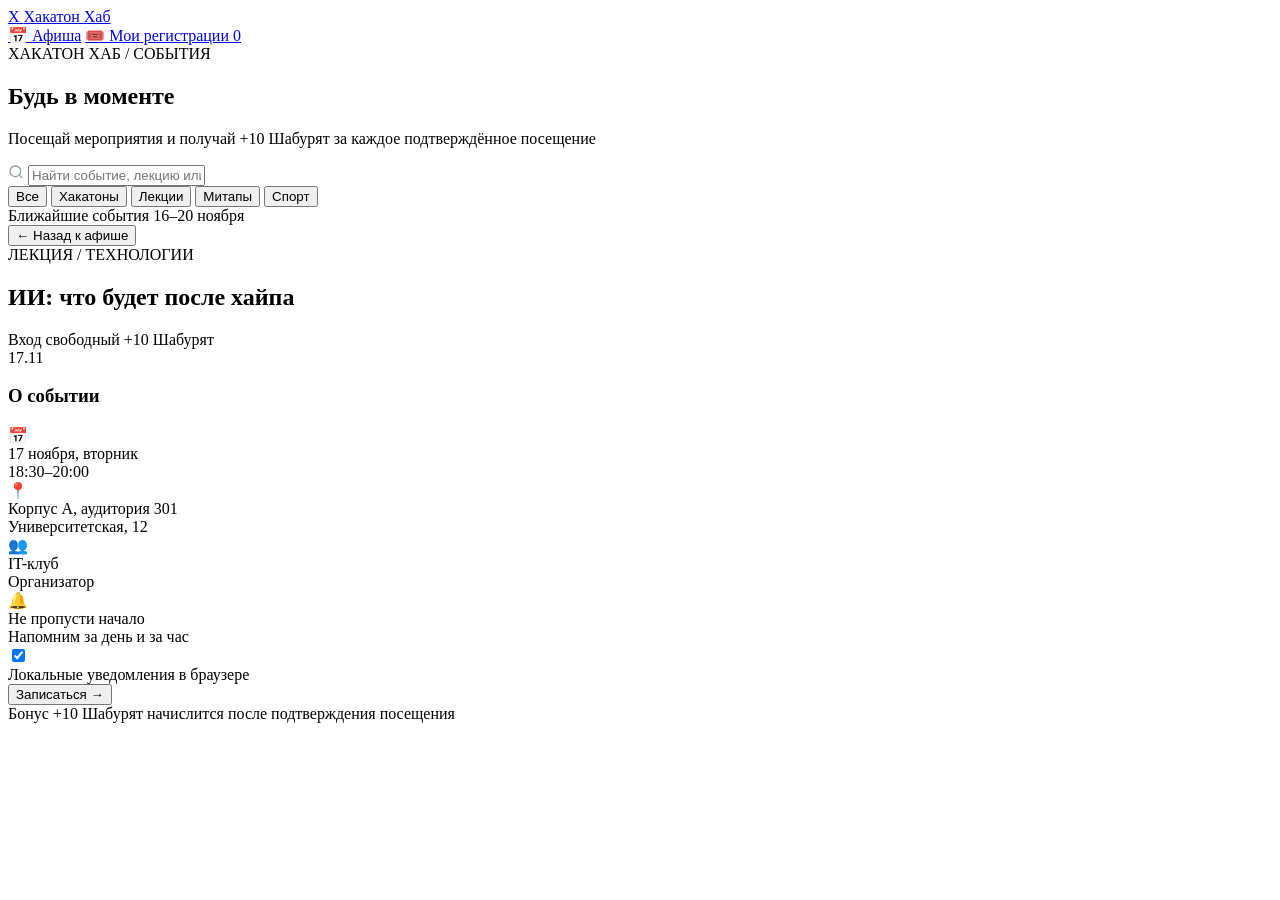
==== index.html @ 43eb5a67 "Update index.html Обновление" ====
<!DOCTYPE html>
<html lang="ru">
<head>
  <meta charset="UTF-8" />
  <meta name="viewport" content="width=device-width, initial-scale=1.0" />
  <title>Хакатон Хаб — Афиша мероприятий</title>
  <link rel="stylesheet" href="style.css" />
</head>
<body>

  <!-- Верхняя навигационная панель -->
  <header class="topbar">
    <div class="container topbar-inner">
      <a href="index.html" class="brand" id="brand-logo">
        <span class="brand-badge">Х</span>
        <span class="brand-name">Хакатон Хаб</span>
      </a>

      <nav class="nav-tabs">
        <a href="index.html" class="tab-item active">📅 Афиша</a>
        <a href="registrations.html" class="tab-item">
          🎟️ Мои регистрации
          <span class="nav-counter" id="nav-reg-count">0</span>
        </a>
      </nav>

      <!-- Блок аккаунта и баланса Шабурят -->
      <div class="user-panel" id="user-panel"></div>
    </div>
  </header>

  <main class="container main-wrapper">

    <!-- ЭКРАН 1: АФИША -->
    <section id="view-feed" class="screen-content active">
      <div class="page-header">
        <div>
          <div class="eyebrow">ХАКАТОН ХАБ / СОБЫТИЯ</div>
          <h1 class="page-title">Будь в моменте</h1>
          <p class="page-subtitle">Посещай мероприятия и получай +10 Шабурят за каждое подтверждённое посещение</p>
        </div>
      </div>

      <div class="controls-bar">
        <div class="search-box">
          <svg width="16" height="16" fill="none" stroke="#8f9bb3" stroke-width="2" viewBox="0 0 24 24">
            <circle cx="11" cy="11" r="8"></circle>
            <path d="m21 21-4.3-4.3"></path>
          </svg>
          <input type="text" id="search-input" placeholder="Найти событие, лекцию или организатора..." />
        </div>

        <div class="chips-row" id="category-chips">
          <button class="chip active" data-category="all">Все</button>
          <button class="chip" data-category="Хакатон">Хакатоны</button>
          <button class="chip" data-category="Лекция">Лекции</button>
          <button class="chip" data-category="Митап">Митапы</button>
          <button class="chip" data-category="Спорт">Спорт</button>
        </div>
      </div>

      <div class="section-header">
        <span class="section-title">Ближайшие события</span>
        <span class="section-meta">16–20 ноября</span>
      </div>

      <div id="events-list" class="events-grid"></div>
    </section>

    <!-- ЭКРАН 2: ДЕТАЛИ СОБЫТИЯ -->
    <section id="view-details" class="screen-content">
      <div class="nav-header">
        <button class="back-btn" id="btn-back">← Назад к афише</button>
      </div>

      <div class="details-layout">
        <div class="details-main">
          <div class="hero-banner" id="detail-banner">
            <div class="hero-tag" id="detail-tag">ЛЕКЦИЯ / ТЕХНОЛОГИИ</div>
            <h1 class="hero-title" id="detail-title">ИИ: что будет после хайпа</h1>
            <div class="hero-bottom">
              <div class="hero-badges">
                <span class="badge-free" id="detail-entry">Вход свободный</span>
                <span class="badge-bonus">+10 Шабурят</span>
              </div>
              <span class="hero-date" id="detail-short-date">17.11</span>
            </div>
          </div>

          <div class="about-block">
            <h3>О событии</h3>
            <p id="detail-description"></p>
          </div>
        </div>

        <aside class="details-sidebar">
          <div class="info-card">
            <div class="info-list">
              <div class="info-row">
                <div class="info-icon">📅</div>
                <div>
                  <div class="info-main" id="detail-date">17 ноября, вторник</div>
                  <div class="info-sub" id="detail-time">18:30–20:00</div>
                </div>
              </div>
              <div class="info-row">
                <div class="info-icon">📍</div>
                <div>
                  <div class="info-main" id="detail-location">Корпус А, аудитория 301</div>
                  <div class="info-sub" id="detail-address">Университетская, 12</div>
                </div>
              </div>
              <div class="info-row">
                <div class="info-icon">👥</div>
                <div>
                  <div class="info-main" id="detail-organizer">IT-клуб</div>
                  <div class="info-sub">Организатор</div>
                </div>
              </div>
            </div>

            <div class="reminder-card">
              <div class="reminder-top">
                <div class="reminder-left">
                  <span>🔔</span>
                  <div>
                    <div class="reminder-title">Не пропусти начало</div>
                    <div class="reminder-sub">Напомним за день и за час</div>
                  </div>
                </div>
                <label class="switch">
                  <input type="checkbox" id="detail-reminder-toggle" checked />
                  <span class="slider"></span>
                </label>
              </div>
              <div class="reminder-note" id="reminder-status-text">Локальные уведомления в браузере</div>
            </div>

            <button class="btn-cta" id="detail-cta-btn">
              <span id="detail-cta-text">Записаться</span>
              <span class="arrow" id="detail-cta-arrow">→</span>
            </button>
            <div class="cta-caption" id="detail-cta-caption">Бонус +10 Шабурят начислится после подтверждения посещения</div>
          </div>
        </aside>
      </div>
    </section>
  </main>
  <div class="toast" id="toast"></div>
  <script src="script.js"></script>
</body>
</html>
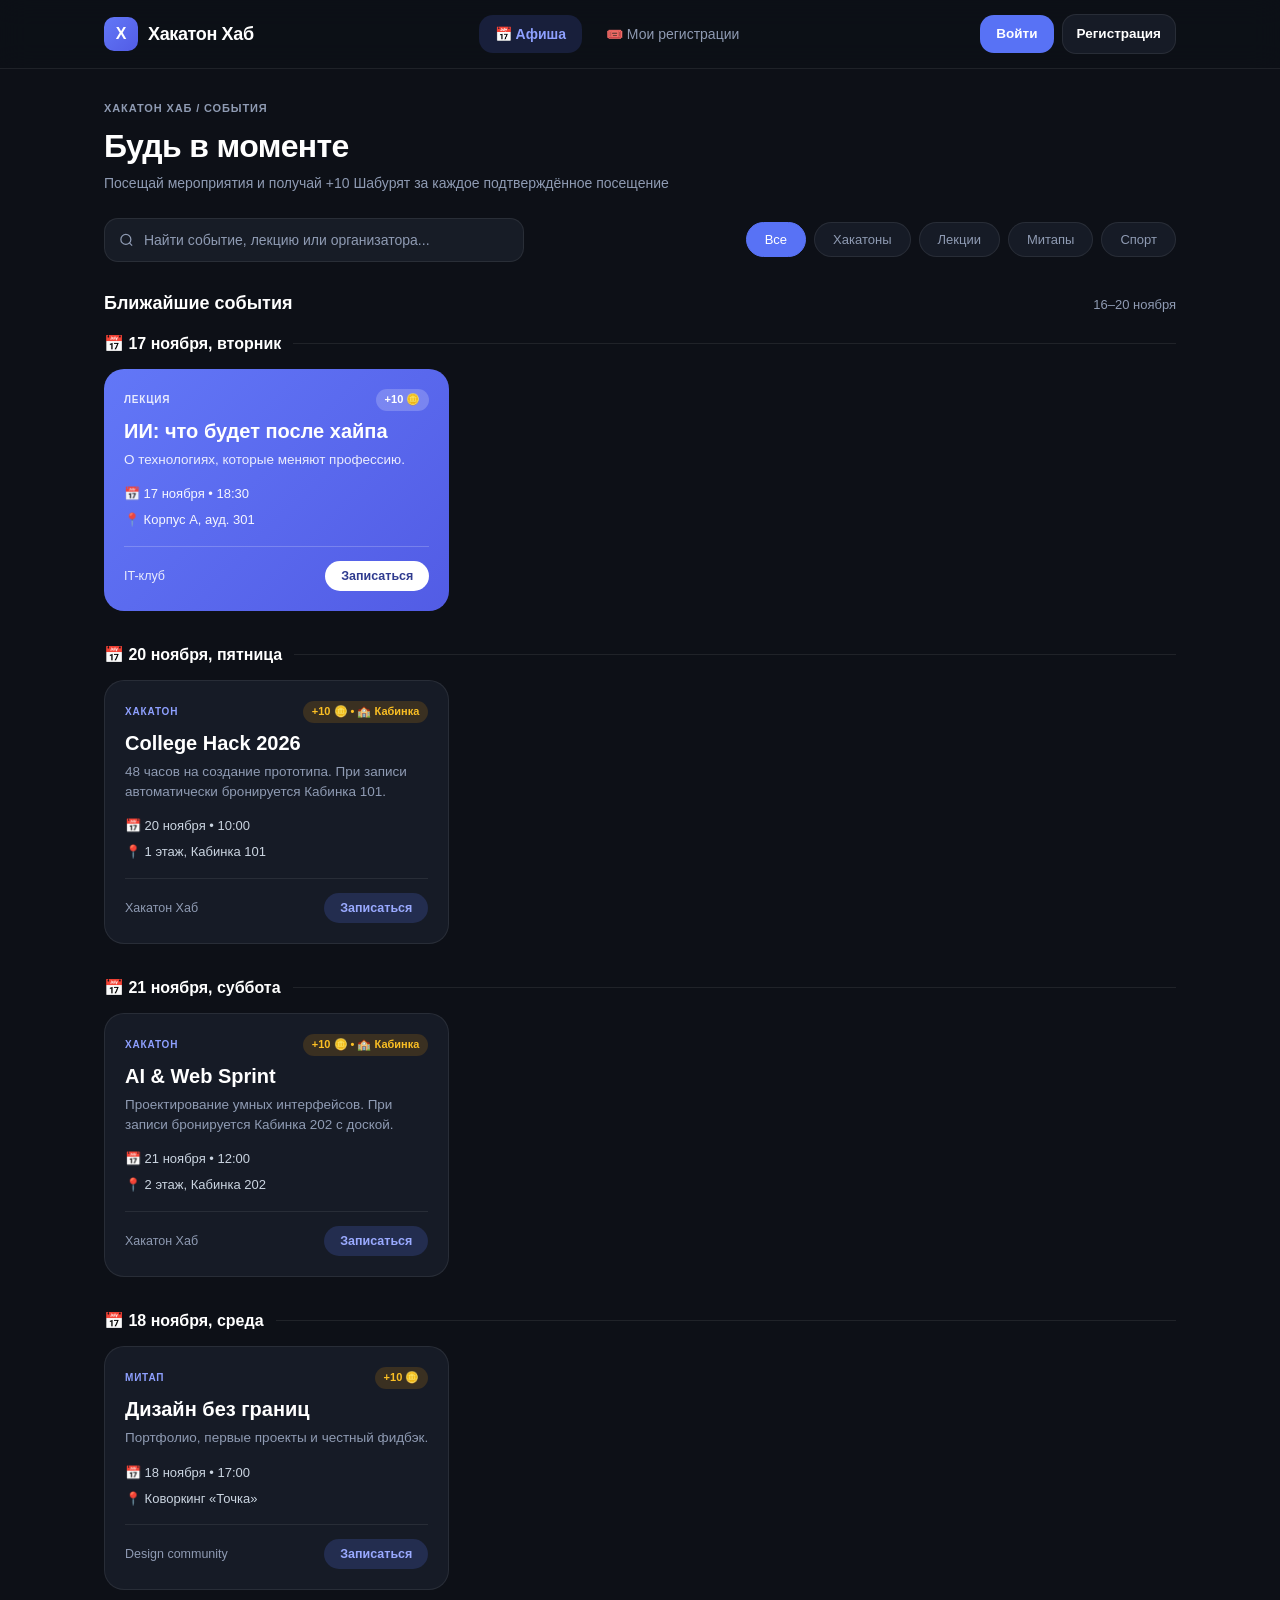
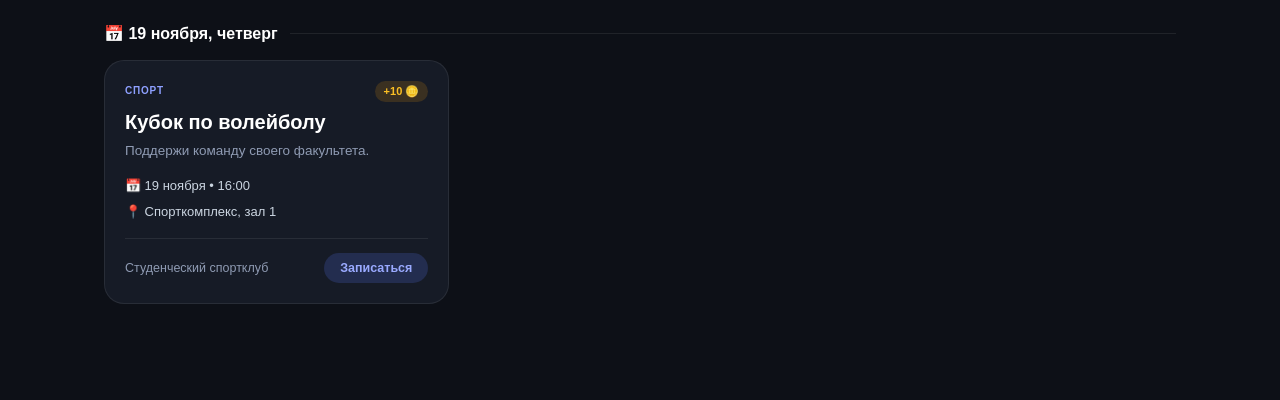
==== commit 4ef52bb1: "Update index.html" ====
--- a/index.html
+++ b/index.html
@@ -153,3 +153,6 @@
 
 
 
+
+
+
--- a/style.css
+++ b/style.css
@@ -0,0 +1,1365 @@
+:root {
+  --bg-app: #0d1017;
+  --bg-surface: #161b26;
+  --bg-surface-hover: #1e2534;
+  --bg-input: #171c26;
+  --border-subtle: rgba(255, 255, 255, 0.08);
+  --text-primary: #ffffff;
+  --text-secondary: #8f9bb3;
+  --text-muted: #5c6880;
+  --accent-blue: #5872f5;
+  --accent-blue-hover: #4760e0;
+  --accent-gradient: linear-gradient(135deg, #6277f7 0%, #525ce5 100%);
+  --accent-purple-text: #8ea0ff;
+  --bonus-bg: rgba(245, 158, 11, 0.16);
+  --bonus-text: #fbbf24;
+  --bonus-border: rgba(245, 158, 11, 0.35);
+  --success-bg: rgba(34, 197, 94, 0.14);
+  --success-text: #4ade80;
+  --danger-text: #f87171;
+  --radius-xl: 24px;
+  --radius-lg: 20px;
+  --radius-md: 14px;
+  --radius-pill: 999px;
+  --font-main: -apple-system, BlinkMacSystemFont, "SF Pro Display", "Segoe UI", Roboto, Inter, sans-serif;
+}
+
+* {
+  box-sizing: border-box;
+  margin: 0;
+  padding: 0;
+  -webkit-tap-highlight-color: transparent;
+}
+
+body {
+  background-color: var(--bg-app);
+  color: var(--text-primary);
+  font-family: var(--font-main);
+  min-height: 100vh;
+  line-height: 1.45;
+}
+
+.container {
+  max-width: 1120px;
+  margin: 0 auto;
+  padding: 0 24px;
+}
+
+.topbar {
+  position: sticky;
+  top: 0;
+  z-index: 50;
+  background-color: rgba(13, 16, 23, 0.94);
+  backdrop-filter: blur(14px);
+  border-bottom: 1px solid var(--border-subtle);
+  padding-top: env(safe-area-inset-top, 0px);
+}
+
+.topbar-inner {
+  min-height: 68px;
+  display: flex;
+  align-items: center;
+  justify-content: space-between;
+  gap: 16px;
+  flex-wrap: wrap;
+  padding-top: 8px;
+  padding-bottom: 8px;
+}
+
+.brand {
+  display: flex;
+  align-items: center;
+  gap: 10px;
+  text-decoration: none;
+  color: var(--text-primary);
+}
+
+.brand-badge {
+  width: 34px;
+  height: 34px;
+  border-radius: 10px;
+  background: var(--accent-gradient);
+  display: flex;
+  align-items: center;
+  justify-content: center;
+  font-weight: 800;
+  font-size: 16px;
+  color: #ffffff;
+}
+
+.brand-name {
+  font-size: 18px;
+  font-weight: 700;
+  letter-spacing: -0.02em;
+}
+
+.nav-tabs {
+  display: flex;
+  gap: 8px;
+}
+
+.tab-item {
+  display: flex;
+  align-items: center;
+  gap: 8px;
+  padding: 9px 16px;
+  border-radius: var(--radius-md);
+  text-decoration: none;
+  font-size: 14px;
+  font-weight: 500;
+  color: var(--text-secondary);
+  transition: 0.2s;
+}
+
+.tab-item:hover {
+  color: var(--text-primary);
+  background-color: rgba(255, 255, 255, 0.04);
+}
+
+.tab-item.active {
+  background-color: rgba(88, 114, 245, 0.16);
+  color: var(--accent-purple-text);
+  font-weight: 600;
+}
+
+.nav-counter {
+  background-color: var(--accent-blue);
+  color: #ffffff;
+  font-size: 11px;
+  font-weight: 700;
+  padding: 2px 7px;
+  border-radius: var(--radius-pill);
+}
+
+/* Панель пользователя и баланса в шапке */
+.user-panel {
+  display: flex;
+  align-items: center;
+  gap: 10px;
+}
+
+.btn-login-nav {
+  background-color: var(--accent-blue);
+  color: #ffffff;
+  border: none;
+  border-radius: var(--radius-md);
+  padding: 9px 16px;
+  font-size: 13.5px;
+  font-weight: 600;
+  cursor: pointer;
+  transition: 0.2s;
+}
+
+.btn-login-nav:hover {
+  background-color: var(--accent-blue-hover);
+}
+
+.bonus-pill {
+  display: flex;
+  align-items: center;
+  gap: 6px;
+  background-color: var(--bonus-bg);
+  border: 1px solid var(--bonus-border);
+  color: var(--bonus-text);
+  padding: 7px 13px;
+  border-radius: var(--radius-pill);
+  font-size: 13px;
+  font-weight: 700;
+  cursor: pointer;
+  transition: 0.2s;
+}
+
+.bonus-pill:hover {
+  filter: brightness(1.1);
+}
+
+.user-chip {
+  display: flex;
+  align-items: center;
+  gap: 8px;
+  background-color: var(--bg-surface);
+  border: 1px solid var(--border-subtle);
+  padding: 6px 12px;
+  border-radius: var(--radius-pill);
+  font-size: 13px;
+}
+
+.user-name-text {
+  font-weight: 600;
+  color: var(--text-primary);
+}
+
+.btn-logout {
+  background: none;
+  border: none;
+  color: var(--text-secondary);
+  font-size: 12px;
+  cursor: pointer;
+  padding-left: 6px;
+  border-left: 1px solid var(--border-subtle);
+}
+
+.btn-logout:hover {
+  color: var(--danger-text);
+}
+
+/* Основная область */
+.main-wrapper {
+  padding-top: 32px;
+  padding-bottom: 64px;
+}
+
+.screen-content {
+  display: none;
+  animation: fadeIn 0.2s ease;
+}
+
+.screen-content.active {
+  display: block;
+}
+
+@keyframes fadeIn {
+  from { opacity: 0; transform: translateY(6px); }
+  to { opacity: 1; transform: translateY(0); }
+}
+
+.page-header {
+  display: flex;
+  justify-content: space-between;
+  align-items: flex-end;
+  flex-wrap: wrap;
+  gap: 16px;
+  margin-bottom: 24px;
+}
+
+.eyebrow {
+  font-size: 11px;
+  font-weight: 700;
+  letter-spacing: 0.08em;
+  text-transform: uppercase;
+  color: var(--text-secondary);
+  margin-bottom: 6px;
+}
+
+.page-title {
+  font-size: 32px;
+  font-weight: 700;
+  letter-spacing: -0.02em;
+  margin-bottom: 4px;
+}
+
+.page-subtitle {
+  font-size: 14px;
+  color: var(--text-secondary);
+}
+
+.controls-bar {
+  display: flex;
+  justify-content: space-between;
+  align-items: center;
+  flex-wrap: wrap;
+  gap: 16px;
+  margin-bottom: 28px;
+}
+
+.search-box {
+  background-color: var(--bg-input);
+  border: 1px solid var(--border-subtle);
+  border-radius: var(--radius-md);
+  height: 44px;
+  padding: 0 14px;
+  display: flex;
+  align-items: center;
+  gap: 10px;
+  flex: 1;
+  min-width: 260px;
+  max-width: 420px;
+}
+
+.search-box input {
+  background: none;
+  border: none;
+  outline: none;
+  color: var(--text-primary);
+  font-size: 14px;
+  width: 100%;
+}
+
+.search-box input::placeholder {
+  color: var(--text-secondary);
+}
+
+.chips-row {
+  display: flex;
+  gap: 8px;
+  flex-wrap: wrap;
+}
+
+.chip {
+  padding: 9px 18px;
+  border-radius: var(--radius-pill);
+  background-color: var(--bg-surface);
+  border: 1px solid var(--border-subtle);
+  color: var(--text-secondary);
+  font-size: 13px;
+  font-weight: 500;
+  cursor: pointer;
+  transition: 0.2s;
+}
+
+.chip:hover {
+  border-color: rgba(255, 255, 255, 0.2);
+  color: var(--text-primary);
+}
+
+.chip.active {
+  background-color: var(--accent-blue);
+  color: #ffffff;
+  border-color: var(--accent-blue);
+}
+
+.section-header {
+  display: flex;
+  justify-content: space-between;
+  align-items: baseline;
+  margin-bottom: 16px;
+}
+
+.section-title {
+  font-size: 18px;
+  font-weight: 600;
+}
+
+.section-meta {
+  font-size: 13px;
+  color: var(--text-secondary);
+}
+
+.events-grid {
+  display: grid;
+  grid-template-columns: repeat(auto-fill, minmax(320px, 1fr));
+  gap: 18px;
+}
+
+.event-card {
+  background-color: var(--bg-surface);
+  border: 1px solid var(--border-subtle);
+  border-radius: var(--radius-lg);
+  padding: 20px;
+  display: flex;
+  flex-direction: column;
+  justify-content: space-between;
+  cursor: pointer;
+  transition: transform 0.18s ease, background-color 0.2s, border-color 0.2s;
+}
+
+.event-card:hover {
+  transform: translateY(-3px);
+  background-color: var(--bg-surface-hover);
+  border-color: rgba(255, 255, 255, 0.16);
+}
+
+.event-card.featured {
+  background: var(--accent-gradient);
+  border: none;
+}
+
+.event-card.featured:hover {
+  filter: brightness(1.04);
+}
+
+.card-top-row {
+  display: flex;
+  justify-content: space-between;
+  align-items: center;
+  margin-bottom: 8px;
+}
+
+.card-tag {
+  font-size: 10px;
+  font-weight: 700;
+  letter-spacing: 0.08em;
+  text-transform: uppercase;
+  color: var(--accent-purple-text);
+  display: inline-block;
+}
+
+.event-card.featured .card-tag {
+  color: rgba(255, 255, 255, 0.85);
+}
+
+.card-bonus-badge {
+  font-size: 11px;
+  font-weight: 700;
+  color: var(--bonus-text);
+  background-color: var(--bonus-bg);
+  padding: 3px 9px;
+  border-radius: var(--radius-pill);
+}
+
+.event-card.featured .card-bonus-badge {
+  background-color: rgba(255, 255, 255, 0.2);
+  color: #ffffff;
+}
+
+.card-title {
+  font-size: 20px;
+  font-weight: 700;
+  line-height: 1.25;
+  margin-bottom: 6px;
+}
+
+.card-desc {
+  font-size: 13.5px;
+  color: var(--text-secondary);
+  margin-bottom: 16px;
+  line-height: 1.45;
+}
+
+.event-card.featured .card-desc {
+  color: rgba(255, 255, 255, 0.88);
+}
+
+.card-meta-list {
+  display: flex;
+  flex-direction: column;
+  gap: 7px;
+  margin-bottom: 16px;
+}
+
+.card-meta-list.compact {
+  margin-bottom: 10px;
+}
+
+.meta-item {
+  display: flex;
+  align-items: center;
+  gap: 8px;
+  font-size: 13px;
+  color: #cbd5e1;
+}
+
+.event-card.featured .meta-item {
+  color: rgba(255, 255, 255, 0.94);
+}
+
+.card-footer {
+  display: flex;
+  justify-content: space-between;
+  align-items: center;
+  padding-top: 14px;
+  border-top: 1px solid rgba(255, 255, 255, 0.08);
+  margin-top: auto;
+}
+
+.event-card.featured .card-footer {
+  border-top-color: rgba(255, 255, 255, 0.2);
+}
+
+.organizer {
+  font-size: 12.5px;
+  color: var(--text-secondary);
+}
+
+.reg-organizer {
+  margin-bottom: 12px;
+}
+
+.event-card.featured .organizer {
+  color: rgba(255, 255, 255, 0.88);
+}
+
+.btn-card {
+  padding: 8px 16px;
+  border-radius: var(--radius-pill);
+  font-size: 12.5px;
+  font-weight: 600;
+  border: none;
+  cursor: pointer;
+  transition: 0.2s;
+}
+
+.btn-card-light {
+  background-color: #ffffff;
+  color: #2f3b8f;
+}
+
+.btn-card-primary {
+  background-color: rgba(88, 114, 245, 0.2);
+  color: #9aaaff;
+}
+
+.btn-card-registered {
+  background-color: var(--success-bg);
+  color: var(--success-text);
+}
+
+.btn-confirm-visit {
+  width: 100%;
+  margin-top: 10px;
+  padding: 9px 14px;
+  border-radius: var(--radius-md);
+  background-color: var(--bonus-bg);
+  border: 1px solid var(--bonus-border);
+  color: var(--bonus-text);
+  font-size: 12.5px;
+  font-weight: 600;
+  cursor: pointer;
+  transition: 0.2s;
+}
+
+.btn-confirm-visit:hover {
+  filter: brightness(1.12);
+}
+
+.btn-confirm-visit.done {
+  background-color: var(--success-bg);
+  border-color: rgba(74, 222, 128, 0.3);
+  color: var(--success-text);
+  cursor: default;
+}
+
+/* Детали события */
+.nav-header {
+  margin-bottom: 20px;
+}
+
+.back-btn {
+  background: var(--bg-surface);
+  border: 1px solid var(--border-subtle);
+  border-radius: var(--radius-md);
+  padding: 9px 16px;
+  color: var(--text-primary);
+  cursor: pointer;
+  font-size: 13.5px;
+  font-weight: 500;
+  transition: 0.2s;
+}
+
+.back-btn:hover {
+  background-color: var(--bg-surface-hover);
+}
+
+.details-layout {
+  display: grid;
+grid-template-columns: 1.4fr 1fr;
+gap: 28px;
+align-items: start;
+}
+.hero-banner {
+background: var(--accent-gradient);
+border-radius: var(--radius-xl);
+padding: 28px;
+margin-bottom: 24px;
+}
+.hero-tag {
+font-size: 11px;
+font-weight: 700;
+letter-spacing: 0.08em;
+text-transform: uppercase;
+color: rgba(255, 255, 255, 0.85);
+margin-bottom: 12px;
+}
+.hero-title {
+font-size: 32px;
+font-weight: 700;
+line-height: 1.2;
+margin-bottom: 28px;
+}
+.hero-bottom {
+display: flex;
+justify-content: space-between;
+align-items: center;
+flex-wrap: wrap;
+gap: 12px;
+}
+.hero-badges {
+display: flex;
+gap: 8px;
+flex-wrap: wrap;
+}
+.badge-free,
+.badge-bonus {
+background: rgba(255, 255, 255, 0.18);
+padding: 7px 14px;
+border-radius: var(--radius-pill);
+font-size: 13px;
+font-weight: 600;
+}
+.hero-date {
+font-size: 24px;
+font-weight: 700;
+}
+.about-block {
+background-color: var(--bg-surface);
+border: 1px solid var(--border-subtle);
+border-radius: var(--radius-lg);
+padding: 24px;
+}
+.about-block h3 {
+font-size: 18px;
+font-weight: 600;
+margin-bottom: 10px;
+}
+.about-block p {
+font-size: 14.5px;
+line-height: 1.6;
+color: #cbd5e1;
+}
+.info-card {
+background-color: var(--bg-surface);
+border: 1px solid var(--border-subtle);
+border-radius: var(--radius-xl);
+padding: 24px;
+}
+.info-list {
+display: flex;
+flex-direction: column;
+gap: 16px;
+margin-bottom: 24px;
+}
+.info-row {
+display: flex;
+align-items: flex-start;
+gap: 12px;
+}
+.info-icon {
+width: 38px;
+height: 38px;
+border-radius: 11px;
+background-color: var(--bg-app);
+display: flex;
+align-items: center;
+justify-content: center;
+color: var(--accent-purple-text);
+flex-shrink: 0;
+}
+.info-main {
+font-size: 14.5px;
+font-weight: 600;
+margin-bottom: 2px;
+}
+.info-sub {
+font-size: 12.5px;
+color: var(--text-secondary);
+}
+.reminder-card {
+background-color: var(--bg-app);
+border: 1px solid var(--border-subtle);
+border-radius: var(--radius-md);
+padding: 14px;
+margin-bottom: 20px;
+}
+.reminder-top {
+display: flex;
+align-items: center;
+justify-content: space-between;
+padding-bottom: 10px;
+border-bottom: 1px solid var(--border-subtle);
+margin-bottom: 8px;
+}
+.reminder-left {
+display: flex;
+align-items: center;
+gap: 10px;
+}
+.reminder-title {
+font-size: 13.5px;
+font-weight: 600;
+}
+.reminder-sub {
+font-size: 11.5px;
+color: var(--text-secondary);
+}
+.reminder-note {
+font-size: 11px;
+color: var(--text-muted);
+}
+.switch {
+position: relative;
+display: inline-block;
+width: 44px;
+height: 24px;
+}
+.switch input {
+opacity: 0;
+width: 0;
+height: 0;
+}
+.slider {
+position: absolute;
+cursor: pointer;
+inset: 0;
+background-color: #2c3446;
+border-radius: 34px;
+transition: 0.3s;
+}
+.slider:before {
+position: absolute;
+content: "";
+height: 18px;
+width: 18px;
+left: 3px;
+bottom: 3px;
+background-color: white;
+border-radius: 50%;
+transition: 0.3s;
+}
+input:checked + .slider {
+background-color: var(--accent-blue);
+}
+input:checked + .slider:before {
+transform: translateX(20px);
+}
+.btn-cta {
+width: 100%;
+height: 52px;
+border-radius: var(--radius-md);
+background-color: var(--accent-blue);
+color: #ffffff;
+font-size: 15px;
+font-weight: 600;
+border: none;
+display: flex;
+align-items: center;
+justify-content: center;
+position: relative;
+cursor: pointer;
+margin-bottom: 10px;
+transition: 0.2s;
+}
+.btn-cta:hover {
+background-color: var(--accent-blue-hover);
+}
+.btn-cta.registered {
+background-color: var(--success-bg);
+color: var(--success-text);
+border: 1px solid rgba(74, 222, 128, 0.3);
+}
+.btn-cta .arrow {
+position: absolute;
+right: 18px;
+}
+.cta-caption {
+text-align: center;
+font-size: 12px;
+color: var(--text-secondary);
+}
+/* Мои регистрации */
+.segmented-control {
+display: inline-grid;
+grid-template-columns: 1fr 1fr;
+background-color: var(--bg-surface);
+padding: 4px;
+border-radius: var(--radius-md);
+border: 1px solid var(--border-subtle);
+}
+.segment-btn {
+padding: 9px 18px;
+border-radius: 10px;
+border: none;
+background: transparent;
+color: var(--text-secondary);
+font-size: 13px;
+font-weight: 500;
+cursor: pointer;
+transition: 0.2s;
+white-space: nowrap;
+}
+.segment-btn.active {
+background-color: #252c3d;
+color: #ffffff;
+font-weight: 600;
+}
+.alert-banner {
+background: var(--bonus-bg);
+border: 1px solid var(--bonus-border);
+border-radius: var(--radius-md);
+padding: 14px 18px;
+display: flex;
+align-items: center;
+gap: 14px;
+margin-bottom: 24px;
+}
+.alert-icon {
+width: 36px;
+height: 36px;
+border-radius: 10px;
+background-color: rgba(245, 158, 11, 0.25);
+display: flex;
+align-items: center;
+justify-content: center;
+flex-shrink: 0;
+font-size: 18px;
+}
+.alert-title {
+font-size: 14px;
+font-weight: 600;
+color: var(--bonus-text);
+margin-bottom: 2px;
+}
+.alert-sub {
+font-size: 12.5px;
+color: var(--text-secondary);
+}
+.month-label {
+font-size: 11px;
+font-weight: 700;
+letter-spacing: 0.08em;
+text-transform: uppercase;
+color: var(--text-secondary);
+margin-bottom: 12px;
+}
+.reg-card-header {
+display: flex;
+justify-content: space-between;
+align-items: center;
+margin-bottom: 8px;
+}
+.status-pill-green {
+background-color: var(--success-bg);
+color: var(--success-text);
+font-size: 11px;
+font-weight: 600;
+padding: 4px 10px;
+border-radius: var(--radius-pill);
+}
+.reg-actions {
+display: flex;
+justify-content: space-between;
+align-items: center;
+margin-top: 14px;
+padding-top: 12px;
+border-top: 1px solid var(--border-subtle);
+font-size: 13px;
+font-weight: 500;
+}
+.link-cancel {
+color: var(--danger-text);
+cursor: pointer;
+}
+.link-details {
+color: var(--accent-purple-text);
+cursor: pointer;
+}
+.empty-state {
+grid-column: 1 / -1;
+text-align: center;
+padding: 48px 16px;
+color: var(--text-secondary);
+font-size: 14px;
+background-color: var(--bg-surface);
+border-radius: var(--radius-lg);
+border: 1px dashed var(--border-subtle);
+}
+.empty-promo {
+margin-top: 40px;
+padding: 20px 24px;
+background-color: var(--bg-surface);
+border-radius: var(--radius-lg);
+border: 1px solid var(--border-subtle);
+display: flex;
+justify-content: space-between;
+align-items: center;
+flex-wrap: wrap;
+gap: 12px;
+}
+.empty-promo-title {
+font-size: 14px;
+font-weight: 600;
+}
+.empty-promo-link {
+color: var(--accent-purple-text);
+font-size: 13.5px;
+font-weight: 600;
+text-decoration: none;
+}
+/* Модальные окна */
+.modal-backdrop {
+position: fixed;
+inset: 0;
+background-color: rgba(0, 0, 0, 0.72);
+backdrop-filter: blur(6px);
+display: none;
+align-items: center;
+justify-content: center;
+padding: 16px;
+z-index: 200;
+}
+.modal-backdrop.open {
+display: flex;
+}
+.modal-card {
+width: 100%;
+max-width: 440px;
+background-color: var(--bg-surface);
+border: 1px solid var(--border-subtle);
+border-radius: var(--radius-xl);
+padding: 24px;
+box-shadow: 0 24px 60px rgba(0, 0, 0, 0.6);
+}
+.modal-header {
+display: flex;
+justify-content: space-between;
+align-items: flex-start;
+margin-bottom: 8px;
+}
+.modal-title {
+font-size: 22px;
+font-weight: 700;
+}
+.modal-subtitle {
+font-size: 13px;
+color: var(--text-secondary);
+margin-bottom: 20px;
+}
+.modal-close {
+background: var(--bg-app);
+border: 1px solid var(--border-subtle);
+color: var(--text-secondary);
+width: 32px;
+height: 32px;
+border-radius: 50%;
+cursor: pointer;
+font-size: 14px;
+}
+.auth-form {
+display: flex;
+flex-direction: column;
+gap: 14px;
+}
+.form-group {
+display: flex;
+flex-direction: column;
+gap: 6px;
+}
+.form-group label {
+font-size: 12.5px;
+font-weight: 500;
+color: var(--text-secondary);
+}
+.form-group input {
+height: 44px;
+padding: 0 14px;
+border-radius: var(--radius-md);
+background-color: var(--bg-app);
+border: 1px solid var(--border-subtle);
+color: var(--text-primary);
+font-size: 14px;
+outline: none;
+}
+.form-group input:focus {
+border-color: var(--accent-blue);
+}
+.demo-accounts {
+margin-top: 18px;
+padding-top: 16px;
+border-top: 1px solid var(--border-subtle);
+}
+.demo-label {
+font-size: 12px;
+color: var(--text-secondary);
+margin-bottom: 10px;
+}
+.demo-list {
+display: flex;
+flex-direction: column;
+gap: 8px;
+}
+.demo-btn {
+text-align: left;
+padding: 10px 14px;
+border-radius: var(--radius-md);
+background-color: var(--bg-app);
+border: 1px solid var(--border-subtle);
+color: var(--text-primary);
+font-size: 13px;
+cursor: pointer;
+transition: 0.2s;
+}
+.demo-btn:hover {
+border-color: var(--accent-blue);
+}
+/* Кошелёк Шабурят */
+.wallet-summary {
+background-color: var(--bg-app);
+border: 1px solid var(--border-subtle);
+border-radius: var(--radius-lg);
+padding: 16px;
+margin-bottom: 14px;
+}
+.wallet-balance-box {
+display: flex;
+justify-content: space-between;
+align-items: center;
+padding-bottom: 12px;
+margin-bottom: 12px;
+border-bottom: 1px solid var(--border-subtle);
+}
+.wallet-balance-label {
+font-size: 13px;
+color: var(--text-secondary);
+}
+.wallet-balance-value {
+font-size: 24px;
+font-weight: 800;
+color: var(--bonus-text);
+}
+.wallet-limits {
+display: flex;
+flex-direction: column;
+gap: 6px;
+}
+.limit-row {
+display: flex;
+justify-content: space-between;
+font-size: 12.5px;
+color: var(--text-secondary);
+}
+.limit-row strong {
+color: var(--text-primary);
+}
+.wallet-rules-note {
+font-size: 12px;
+color: var(--text-secondary);
+background-color: rgba(88, 114, 245, 0.1);
+border-radius: var(--radius-md);
+padding: 10px 12px;
+margin-bottom: 16px;
+}
+.history-title {
+font-size: 14px;
+font-weight: 600;
+margin-bottom: 10px;
+}
+.history-list {
+max-height: 220px;
+overflow-y: auto;
+display: flex;
+flex-direction: column;
+gap: 8px;
+}
+.history-item {
+display: flex;
+justify-content: space-between;
+align-items: center;
+background-color: var(--bg-app);
+padding: 10px 12px;
+border-radius: var(--radius-md);
+font-size: 12.5px;
+}
+.history-item-title {
+font-weight: 600;
+margin-bottom: 2px;
+}
+.history-item-date {
+font-size: 11px;
+color: var(--text-secondary);
+}
+.history-item-amount {
+font-weight: 700;
+color: var(--success-text);
+}
+.toast {
+position: fixed;
+bottom: 24px;
+right: 24px;
+background-color: #252c3d;
+border: 1px solid var(--border-subtle);
+color: #ffffff;
+padding: 14px 20px;
+border-radius: var(--radius-md);
+font-size: 13.5px;
+font-weight: 500;
+opacity: 0;
+pointer-events: none;
+transform: translateY(10px);
+transition: 0.25s ease;
+z-index: 300;
+box-shadow: 0 12px 30px rgba(0, 0, 0, 0.45);
+}
+.toast.show {
+opacity: 1;
+transform: translateY(0);
+}
+@media (max-width: 820px) {
+.details-layout {
+grid-template-columns: 1fr;
+}
+}
+@media (max-width: 560px) {
+.topbar {
+    padding-top: max(28px, env(safe-area-inset-top));
+  }
+.container {
+padding: 0 16px;
+}
+.page-title {
+font-size: 26px;
+}
+.hero-title {
+font-size: 24px;
+}
+.search-box {
+max-width: 100%;
+}
+.toast {
+left: 16px;
+right: 16px;
+text-align: center;
+}
+}
+/* Группировка событий по датам на главной странице */
+.date-group-section {
+  margin-bottom: 32px;
+}
+
+.date-group-header {
+  display: flex;
+  align-items: center;
+  gap: 12px;
+  margin-bottom: 14px;
+}
+
+.date-group-title {
+  font-size: 16px;
+  font-weight: 700;
+  color: var(--text-primary);
+}
+
+.date-group-line {
+  flex: 1;
+  height: 1px;
+  background-color: var(--border-subtle);
+}
+
+/* Кнопка теста локального уведомления в карточке события */
+.btn-test-notify {
+  width: 100%;
+  margin-top: 10px;
+  padding: 8px 12px;
+  border-radius: 10px;
+  background-color: rgba(88, 114, 245, 0.14);
+  border: 1px solid rgba(88, 114, 245, 0.3);
+  color: var(--accent-purple-text);
+  font-size: 12px;
+  font-weight: 600;
+  cursor: pointer;
+  transition: 0.2s;
+}
+
+.btn-test-notify:hover {
+  background-color: rgba(88, 114, 245, 0.24);
+}
+
+/* Кнопка скачивания локальной JSON-базы в кошельке */
+.btn-export-db {
+  width: 100%;
+  margin-top: 14px;
+  padding: 10px 14px;
+  border-radius: var(--radius-md);
+  background-color: var(--bg-app);
+  border: 1px solid var(--border-subtle);
+  color: var(--text-secondary);
+  font-size: 12.5px;
+  font-weight: 600;
+  cursor: pointer;
+  transition: 0.2s;
+}
+
+.btn-export-db:hover {
+  border-color: var(--accent-blue);
+  color: var(--text-primary);
+}
+
+/* Страницы входа, регистрации и профиля */
+.auth-page-wrapper {
+  display: flex;
+  justify-content: center;
+  align-items: center;
+  padding-top: 40px;
+  padding-bottom: 64px;
+}
+
+.auth-card {
+  width: 100%;
+  max-width: 440px;
+  background-color: var(--bg-surface);
+  border: 1px solid var(--border-subtle);
+  border-radius: var(--radius-xl);
+  padding: 28px;
+  box-shadow: 0 20px 50px rgba(0, 0, 0, 0.45);
+}
+
+.auth-title {
+  font-size: 26px;
+  font-weight: 700;
+  margin-bottom: 6px;
+}
+
+.auth-subtitle {
+  font-size: 13.5px;
+  color: var(--text-secondary);
+  margin-bottom: 22px;
+}
+
+.auth-switch-link {
+  text-align: center;
+  margin-top: 16px;
+  font-size: 13.5px;
+  color: var(--text-secondary);
+}
+
+.auth-switch-link a {
+  color: var(--accent-purple-text);
+  font-weight: 600;
+  text-decoration: none;
+}
+
+.auth-switch-link a:hover {
+  text-decoration: underline;
+}
+
+.nav-auth-links {
+  display: flex;
+  align-items: center;
+  gap: 8px;
+}
+
+.btn-register-nav {
+  background-color: var(--bg-surface);
+  border: 1px solid var(--border-subtle);
+  color: var(--text-primary);
+  border-radius: var(--radius-md);
+  padding: 9px 14px;
+  font-size: 13.5px;
+  font-weight: 600;
+  text-decoration: none;
+  transition: 0.2s;
+}
+
+.btn-register-nav:hover {
+  border-color: var(--accent-blue);
+}
+
+.profile-link-chip {
+  display: flex;
+  align-items: center;
+  gap: 8px;
+  background-color: var(--bg-surface);
+  border: 1px solid var(--border-subtle);
+  padding: 6px 14px;
+  border-radius: var(--radius-pill);
+  font-size: 13px;
+  font-weight: 600;
+  color: var(--text-primary);
+  text-decoration: none;
+  transition: 0.2s;
+}
+
+.profile-link-chip:hover {
+  border-color: var(--accent-blue);
+}
+
+.profile-grid {
+  display: grid;
+  grid-template-columns: 320px 1fr;
+  gap: 24px;
+  align-items: start;
+}
+
+.profile-card,
+.wallet-card-section {
+  background-color: var(--bg-surface);
+  border: 1px solid var(--border-subtle);
+  border-radius: var(--radius-xl);
+  padding: 24px;
+}
+
+.profile-card {
+  display: flex;
+  flex-direction: column;
+  align-items: center;
+  text-align: center;
+}
+
+.profile-avatar {
+  width: 76px;
+  height: 76px;
+  border-radius: 50%;
+  background: var(--accent-gradient);
+  display: flex;
+  align-items: center;
+  justify-content: center;
+  font-size: 26px;
+  font-weight: 800;
+  color: #ffffff;
+  margin-bottom: 14px;
+}
+
+.profile-name {
+  font-size: 20px;
+  font-weight: 700;
+  margin-bottom: 6px;
+}
+
+.profile-group-badge {
+  background-color: rgba(88, 114, 245, 0.16);
+  color: var(--accent-purple-text);
+  font-size: 13px;
+  font-weight: 600;
+  padding: 5px 12px;
+  border-radius: var(--radius-pill);
+  margin-bottom: 8px;
+}
+
+.profile-contact {
+  font-size: 12.5px;
+  color: var(--text-secondary);
+  margin-bottom: 20px;
+}
+
+.profile-stats {
+  width: 100%;
+  display: grid;
+  grid-template-columns: 1fr 1fr;
+  gap: 10px;
+  padding-top: 16px;
+  border-top: 1px solid var(--border-subtle);
+}
+
+.stat-box {
+  background-color: var(--bg-app);
+  padding: 12px;
+  border-radius: var(--radius-md);
+  display: flex;
+  flex-direction: column;
+}
+
+.stat-num {
+  font-size: 20px;
+  font-weight: 700;
+  color: var(--text-primary);
+}
+
+.stat-label {
+  font-size: 12px;
+  color: var(--text-secondary);
+}
+
+.btn-logout-page {
+  background-color: rgba(248, 113, 113, 0.14);
+  border: 1px solid rgba(248, 113, 113, 0.3);
+  color: var(--danger-text);
+  border-radius: var(--radius-md);
+  padding: 10px 18px;
+  font-size: 13.5px;
+  font-weight: 600;
+  cursor: pointer;
+}
+
+@media (max-width: 780px) {
+  .profile-grid {
+    grid-template-columns: 1fr;
+  }
+}
